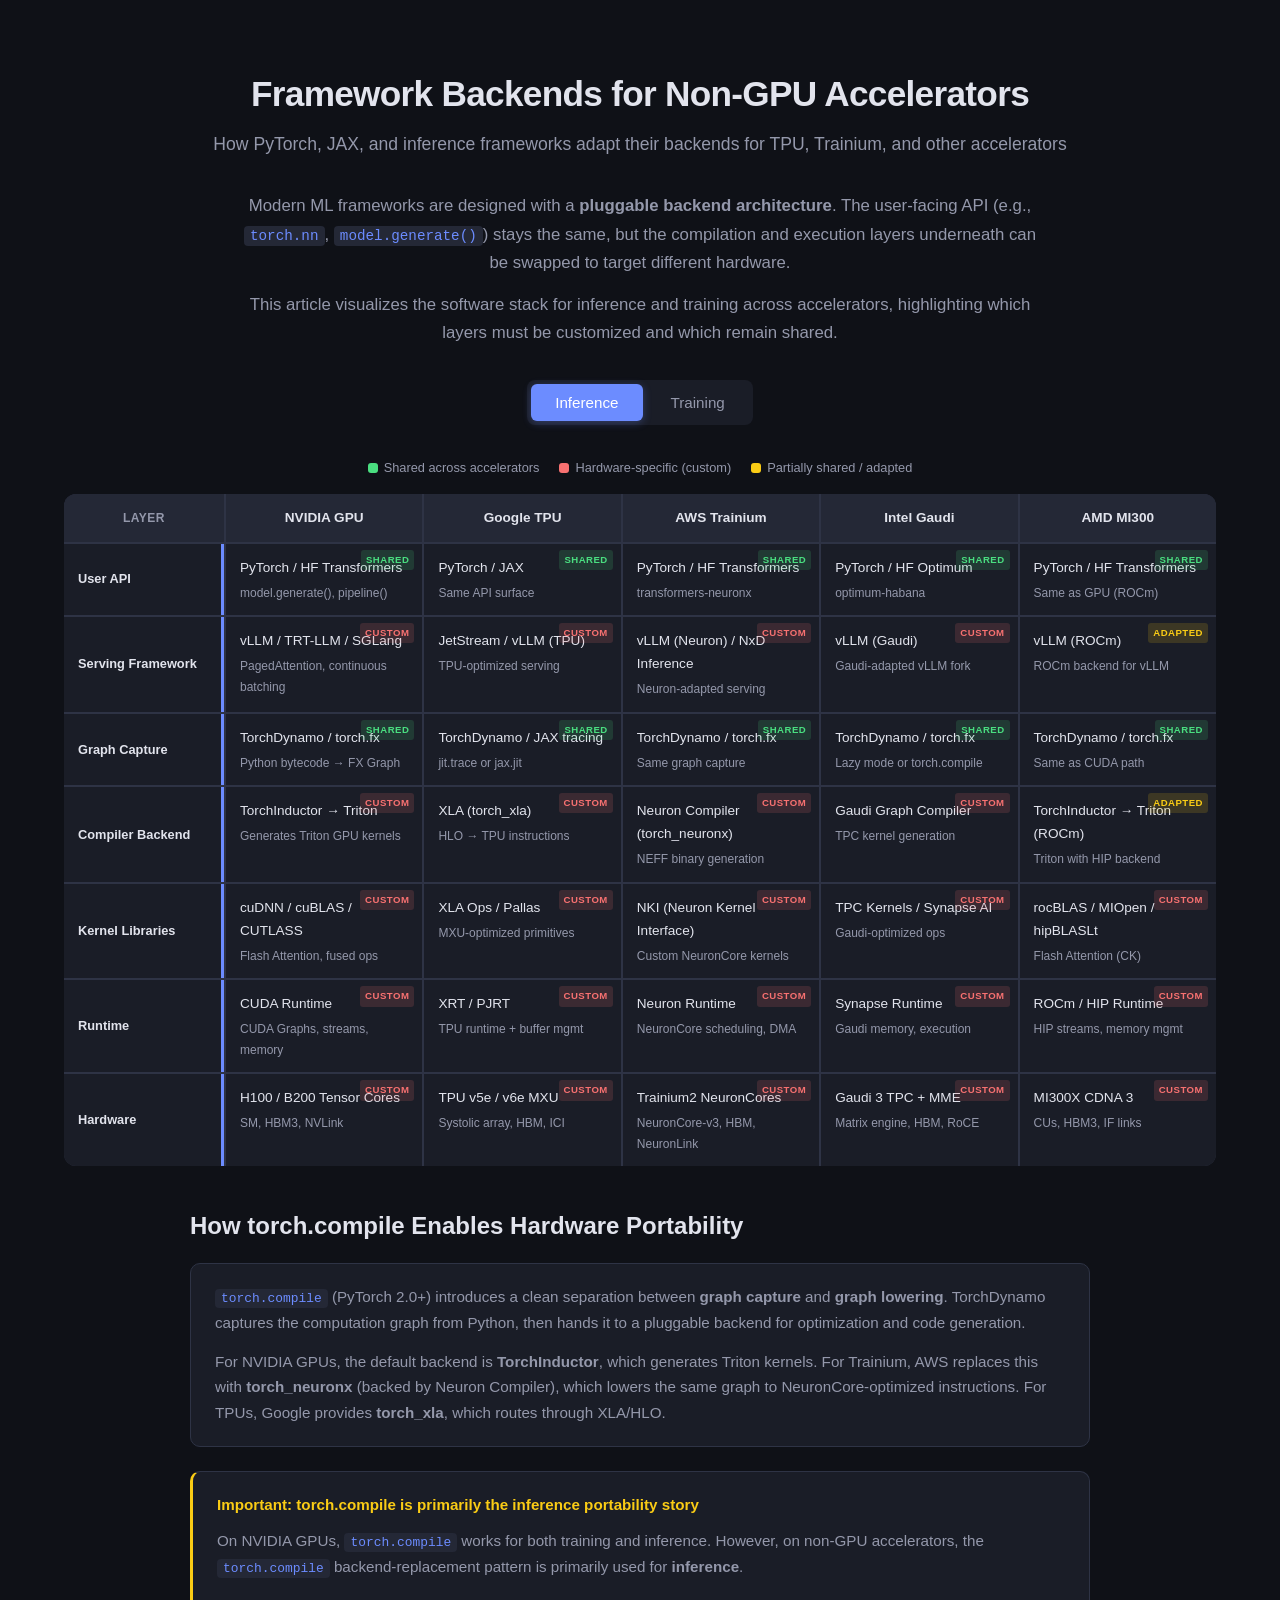
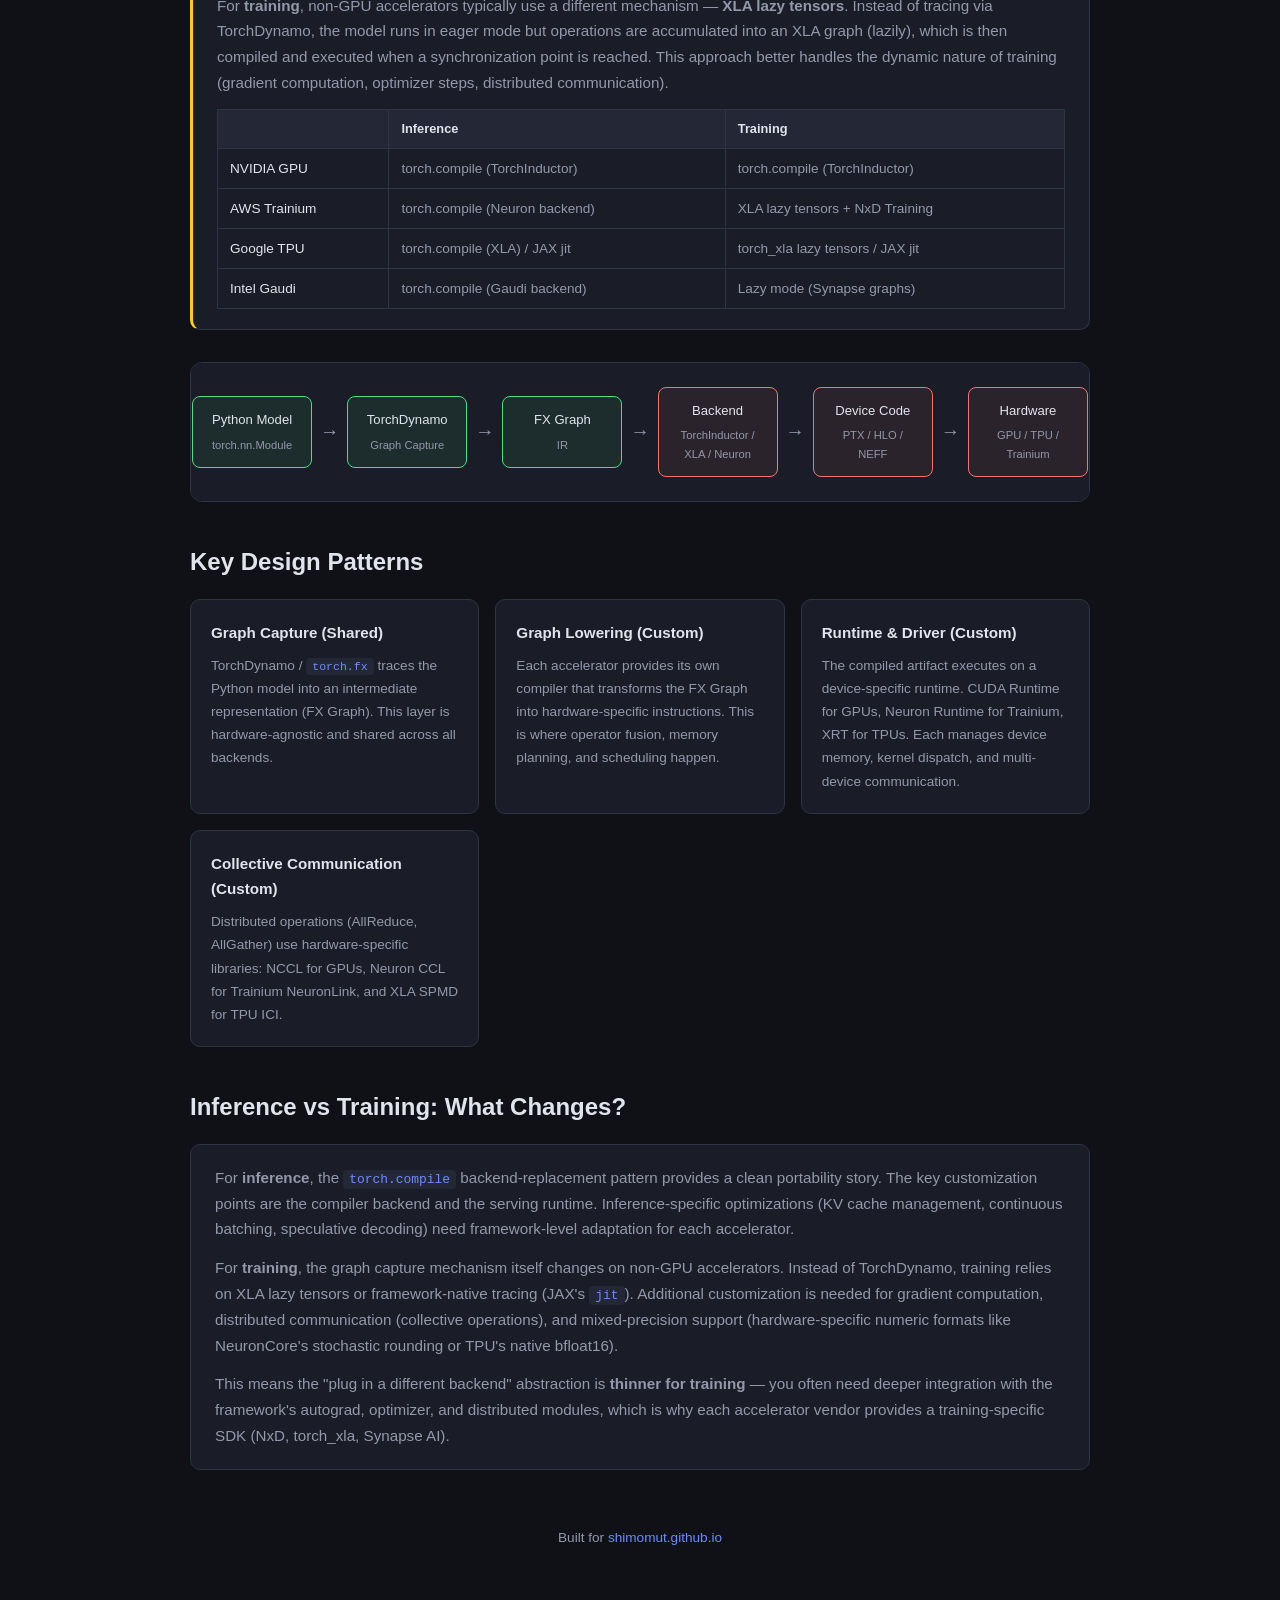
==== framework-backend-for-accelerators/index.html @ 0db5b6db "Adding an article about framework backends for non-gpu" ====
<!DOCTYPE html>
<html lang="en">
<head>
  <meta charset="UTF-8">
  <meta name="viewport" content="width=device-width, initial-scale=1.0">
  <title>Framework Backends for Non-GPU Accelerators</title>
  <link rel="stylesheet" href="style.css">
</head>
<body>

  <header>
    <h1>Framework Backends for Non-GPU Accelerators</h1>
    <p class="subtitle">How PyTorch, JAX, and inference frameworks adapt their backends for TPU, Trainium, and other accelerators</p>
  </header>

  <section class="intro">
    <p>Modern ML frameworks are designed with a <strong>pluggable backend architecture</strong>. The user-facing API (e.g., <code>torch.nn</code>, <code>model.generate()</code>) stays the same, but the compilation and execution layers underneath can be swapped to target different hardware.</p>
    <p>This article visualizes the software stack for inference and training across accelerators, highlighting which layers must be customized and which remain shared.</p>
  </section>

  <div class="toggle-bar">
    <button class="toggle-btn active" data-mode="inference">Inference</button>
    <button class="toggle-btn" data-mode="training">Training</button>
  </div>

  <div class="stack-comparison" id="stackComparison"></div>

  <section class="details-panel" id="detailsPanel">
    <div class="details-content" id="detailsContent"></div>
  </section>

  <section class="article-content">
    <h2>How torch.compile Enables Hardware Portability</h2>
    <div class="explanation-block">
      <p><code>torch.compile</code> (PyTorch 2.0+) introduces a clean separation between <strong>graph capture</strong> and <strong>graph lowering</strong>. TorchDynamo captures the computation graph from Python, then hands it to a pluggable backend for optimization and code generation.</p>
      <p>For NVIDIA GPUs, the default backend is <strong>TorchInductor</strong>, which generates Triton kernels. For Trainium, AWS replaces this with <strong>torch_neuronx</strong> (backed by Neuron Compiler), which lowers the same graph to NeuronCore-optimized instructions. For TPUs, Google provides <strong>torch_xla</strong>, which routes through XLA/HLO.</p>
    </div>

    <div class="explanation-block callout">
      <h3>Important: torch.compile is primarily the inference portability story</h3>
      <p>On NVIDIA GPUs, <code>torch.compile</code> works for both training and inference. However, on non-GPU accelerators, the <code>torch.compile</code> backend-replacement pattern is primarily used for <strong>inference</strong>.</p>
      <p>For <strong>training</strong>, non-GPU accelerators typically use a different mechanism — <strong>XLA lazy tensors</strong>. Instead of tracing via TorchDynamo, the model runs in eager mode but operations are accumulated into an XLA graph (lazily), which is then compiled and executed when a synchronization point is reached. This approach better handles the dynamic nature of training (gradient computation, optimizer steps, distributed communication).</p>
      <table class="inline-table">
        <thead>
          <tr><th></th><th>Inference</th><th>Training</th></tr>
        </thead>
        <tbody>
          <tr><td>NVIDIA GPU</td><td>torch.compile (TorchInductor)</td><td>torch.compile (TorchInductor)</td></tr>
          <tr><td>AWS Trainium</td><td>torch.compile (Neuron backend)</td><td>XLA lazy tensors + NxD Training</td></tr>
          <tr><td>Google TPU</td><td>torch.compile (XLA) / JAX jit</td><td>torch_xla lazy tensors / JAX jit</td></tr>
          <tr><td>Intel Gaudi</td><td>torch.compile (Gaudi backend)</td><td>Lazy mode (Synapse graphs)</td></tr>
        </tbody>
      </table>
    </div>

    <div class="compile-flow" id="compileFlow"></div>

    <h2>Key Design Patterns</h2>
    <div class="patterns-grid">
      <div class="pattern-card">
        <h3>Graph Capture (Shared)</h3>
        <p>TorchDynamo / <code>torch.fx</code> traces the Python model into an intermediate representation (FX Graph). This layer is hardware-agnostic and shared across all backends.</p>
      </div>
      <div class="pattern-card">
        <h3>Graph Lowering (Custom)</h3>
        <p>Each accelerator provides its own compiler that transforms the FX Graph into hardware-specific instructions. This is where operator fusion, memory planning, and scheduling happen.</p>
      </div>
      <div class="pattern-card">
        <h3>Runtime & Driver (Custom)</h3>
        <p>The compiled artifact executes on a device-specific runtime. CUDA Runtime for GPUs, Neuron Runtime for Trainium, XRT for TPUs. Each manages device memory, kernel dispatch, and multi-device communication.</p>
      </div>
      <div class="pattern-card">
        <h3>Collective Communication (Custom)</h3>
        <p>Distributed operations (AllReduce, AllGather) use hardware-specific libraries: NCCL for GPUs, Neuron CCL for Trainium NeuronLink, and XLA SPMD for TPU ICI.</p>
      </div>
    </div>

    <h2>Inference vs Training: What Changes?</h2>
    <div class="explanation-block">
      <p>For <strong>inference</strong>, the <code>torch.compile</code> backend-replacement pattern provides a clean portability story. The key customization points are the compiler backend and the serving runtime. Inference-specific optimizations (KV cache management, continuous batching, speculative decoding) need framework-level adaptation for each accelerator.</p>
      <p>For <strong>training</strong>, the graph capture mechanism itself changes on non-GPU accelerators. Instead of TorchDynamo, training relies on XLA lazy tensors or framework-native tracing (JAX's <code>jit</code>). Additional customization is needed for gradient computation, distributed communication (collective operations), and mixed-precision support (hardware-specific numeric formats like NeuronCore's stochastic rounding or TPU's native bfloat16).</p>
      <p>This means the "plug in a different backend" abstraction is <strong>thinner for training</strong> — you often need deeper integration with the framework's autograd, optimizer, and distributed modules, which is why each accelerator vendor provides a training-specific SDK (NxD, torch_xla, Synapse AI).</p>
    </div>
  </section>

  <footer>
    <p>Built for <a href="https://shimomut.github.io/">shimomut.github.io</a></p>
  </footer>

  <script src="script.js"></script>
</body>
</html>
---- framework-backend-for-accelerators/style.css ----
/* ===== Reset & Base ===== */
*, *::before, *::after { box-sizing: border-box; margin: 0; padding: 0; }

:root {
  --bg: #0f1117;
  --surface: #1a1d27;
  --surface2: #242836;
  --border: #2e3345;
  --text: #e2e4ed;
  --text-muted: #9498ab;
  --accent: #6c8cff;
  --accent-glow: rgba(108,140,255,.25);
  --green: #4ade80;
  --yellow: #facc15;
  --orange: #fb923c;
  --red: #f87171;
  --purple: #c084fc;
  --cyan: #22d3ee;
  --pink: #f472b6;
  --radius: 10px;
  --font: 'Inter', -apple-system, BlinkMacSystemFont, 'Segoe UI', Roboto, sans-serif;
  --mono: 'JetBrains Mono', 'Fira Code', monospace;

  --color-shared: #4ade80;
  --color-custom: #f87171;
  --color-partial: #facc15;
}

body {
  font-family: var(--font);
  background: var(--bg);
  color: var(--text);
  line-height: 1.7;
  padding: 2rem 1.5rem 4rem;
  max-width: 1200px;
  margin: 0 auto;
}

/* ===== Typography ===== */
h1 { font-size: 2.2rem; font-weight: 700; letter-spacing: -0.02em; margin-bottom: .4rem; }
h2 { font-size: 1.5rem; font-weight: 600; margin: 2.5rem 0 1rem; color: var(--text); }
h3 { font-size: 1.1rem; font-weight: 600; margin-bottom: .6rem; color: var(--text); }
p  { margin-bottom: .8rem; color: var(--text-muted); }
code {
  font-family: var(--mono);
  font-size: 0.85em;
  background: var(--surface2);
  padding: 2px 6px;
  border-radius: 4px;
  color: var(--accent);
}

/* ===== Header ===== */
header { text-align: center; margin-bottom: 2rem; padding: 2rem 0 0; }
.subtitle { font-size: 1.1rem; color: var(--text-muted); }

/* ===== Intro ===== */
.intro {
  max-width: 800px;
  margin: 0 auto 2rem;
  text-align: center;
}
.intro p { font-size: 1.05rem; }

/* ===== Toggle Bar ===== */
.toggle-bar {
  display: flex;
  justify-content: center;
  gap: 4px;
  margin-bottom: 2rem;
  background: var(--surface);
  border-radius: 8px;
  padding: 4px;
  width: fit-content;
  margin-left: auto;
  margin-right: auto;
}
.toggle-btn {
  padding: 10px 24px;
  border: none;
  background: transparent;
  color: var(--text-muted);
  font-family: var(--font);
  font-size: 0.95rem;
  font-weight: 500;
  border-radius: 6px;
  cursor: pointer;
  transition: all 0.2s ease;
}
.toggle-btn:hover { color: var(--text); }
.toggle-btn.active {
  background: var(--accent);
  color: #fff;
  box-shadow: 0 2px 8px rgba(108,140,255,.3);
}

/* ===== Stack Comparison Table ===== */
.stack-comparison {
  display: grid;
  grid-template-columns: 160px repeat(var(--col-count, 4), 1fr);
  gap: 2px;
  background: var(--border);
  border-radius: 12px;
  overflow: hidden;
  margin-bottom: 2rem;
}

.stack-header {
  background: var(--surface2);
  padding: 12px 16px;
  font-weight: 600;
  font-size: 0.85rem;
  text-align: center;
  display: flex;
  align-items: center;
  justify-content: center;
}
.stack-header.layer-header {
  text-transform: uppercase;
  letter-spacing: 0.04em;
  font-size: 0.75rem;
  color: var(--text-muted);
}

.stack-cell {
  background: var(--surface);
  padding: 12px 14px;
  font-size: 0.82rem;
  display: flex;
  flex-direction: column;
  gap: 4px;
  cursor: pointer;
  transition: all 0.15s ease;
  position: relative;
}
.stack-cell:hover {
  background: var(--surface2);
}
.stack-cell.selected {
  background: var(--surface2);
  box-shadow: inset 0 0 0 2px var(--accent);
}

.stack-cell .cell-label {
  font-weight: 500;
  color: var(--text);
  font-size: 0.85rem;
}
.stack-cell .cell-detail {
  font-size: 0.75rem;
  color: var(--text-muted);
}

.stack-cell .badge {
  position: absolute;
  top: 6px;
  right: 8px;
  font-size: 0.6rem;
  font-weight: 700;
  text-transform: uppercase;
  letter-spacing: 0.05em;
  padding: 2px 5px;
  border-radius: 3px;
}
.badge-shared {
  background: rgba(74, 222, 128, 0.15);
  color: var(--color-shared);
}
.badge-custom {
  background: rgba(248, 113, 113, 0.15);
  color: var(--color-custom);
}
.badge-partial {
  background: rgba(250, 204, 21, 0.15);
  color: var(--color-partial);
}

.layer-row-label {
  background: var(--surface);
  padding: 12px 14px;
  font-size: 0.8rem;
  font-weight: 600;
  display: flex;
  align-items: center;
  color: var(--text);
  border-right: 3px solid var(--accent);
}

/* ===== Details Panel ===== */
.details-panel {
  background: var(--surface);
  border: 1px solid var(--border);
  border-radius: 10px;
  padding: 20px 24px;
  margin-bottom: 2.5rem;
  display: none;
}
.details-panel.visible { display: block; }
.details-panel h3 { margin-bottom: 8px; }
.details-panel p { font-size: 0.9rem; }
.details-panel .detail-meta {
  display: flex;
  gap: 16px;
  flex-wrap: wrap;
  margin-top: 12px;
  padding-top: 12px;
  border-top: 1px solid var(--border);
}
.detail-meta-item {
  font-size: 0.8rem;
  color: var(--text-muted);
}
.detail-meta-item strong { color: var(--text); }
.detail-meta-item a { color: var(--accent); text-decoration: none; }
.detail-meta-item a:hover { text-decoration: underline; }

/* ===== Compile Flow Diagram ===== */
.compile-flow {
  display: flex;
  align-items: center;
  justify-content: center;
  gap: 0;
  margin: 2rem 0;
  padding: 24px;
  background: var(--surface);
  border-radius: 12px;
  border: 1px solid var(--border);
  overflow-x: auto;
}
.flow-node {
  padding: 12px 18px;
  border-radius: 8px;
  font-size: 0.82rem;
  font-weight: 500;
  text-align: center;
  min-width: 120px;
  border: 1px solid var(--border);
  background: var(--surface2);
  position: relative;
}
.flow-node.shared { border-color: var(--color-shared); background: rgba(74, 222, 128, 0.08); }
.flow-node.custom { border-color: var(--color-custom); background: rgba(248, 113, 113, 0.08); }
.flow-arrow {
  font-size: 1.2rem;
  color: var(--text-muted);
  padding: 0 8px;
  flex-shrink: 0;
}
.flow-node .flow-sub {
  font-size: 0.7rem;
  color: var(--text-muted);
  margin-top: 4px;
}

/* ===== Explanation Block ===== */
.explanation-block {
  background: var(--surface);
  border: 1px solid var(--border);
  border-radius: 10px;
  padding: 20px 24px;
  margin-bottom: 1.5rem;
}
.explanation-block p { font-size: 0.95rem; }
.explanation-block p:last-child { margin-bottom: 0; }

/* ===== Patterns Grid ===== */
.patterns-grid {
  display: grid;
  grid-template-columns: repeat(auto-fit, minmax(250px, 1fr));
  gap: 16px;
  margin-bottom: 2rem;
}
.pattern-card {
  background: var(--surface);
  border: 1px solid var(--border);
  border-radius: 10px;
  padding: 20px;
}
.pattern-card h3 { font-size: 0.95rem; margin-bottom: 8px; }
.pattern-card p { font-size: 0.85rem; margin-bottom: 0; }

/* ===== Callout Block ===== */
.explanation-block.callout {
  border-left: 3px solid var(--yellow);
}
.explanation-block.callout h3 {
  font-size: 0.95rem;
  color: var(--yellow);
  margin-bottom: 10px;
}

/* ===== Inline Table ===== */
.inline-table {
  width: 100%;
  border-collapse: collapse;
  margin-top: 12px;
  font-size: 0.85rem;
}
.inline-table th, .inline-table td {
  padding: 8px 12px;
  border: 1px solid var(--border);
  text-align: left;
}
.inline-table th {
  background: var(--surface2);
  font-weight: 600;
  color: var(--text);
  font-size: 0.8rem;
}
.inline-table td {
  color: var(--text-muted);
}
.inline-table td:first-child {
  font-weight: 500;
  color: var(--text);
}

/* ===== Article Content ===== */
.article-content {
  max-width: 900px;
  margin: 0 auto;
}

/* ===== Legend ===== */
.stack-legend {
  display: flex;
  justify-content: center;
  gap: 20px;
  margin-bottom: 16px;
  font-size: 0.8rem;
  color: var(--text-muted);
}
.legend-item {
  display: flex;
  align-items: center;
  gap: 6px;
}
.legend-dot {
  width: 10px;
  height: 10px;
  border-radius: 3px;
}

/* ===== Footer ===== */
footer {
  text-align: center;
  padding: 2rem 0 1rem;
  color: var(--text-muted);
  font-size: .85rem;
}
footer a { color: var(--accent); text-decoration: none; }
footer a:hover { text-decoration: underline; }

/* ===== Responsive ===== */
@media (max-width: 900px) {
  .stack-comparison {
    grid-template-columns: 120px repeat(var(--col-count, 4), 1fr);
    font-size: 0.75rem;
  }
  .compile-flow { flex-wrap: wrap; gap: 8px; }
  .flow-arrow { display: none; }
}
@media (max-width: 600px) {
  body { padding: 1rem; }
  h1 { font-size: 1.6rem; }
  .stack-comparison {
    grid-template-columns: 1fr;
  }
  .layer-row-label { border-right: none; border-bottom: 3px solid var(--accent); }
  .patterns-grid { grid-template-columns: 1fr; }
}
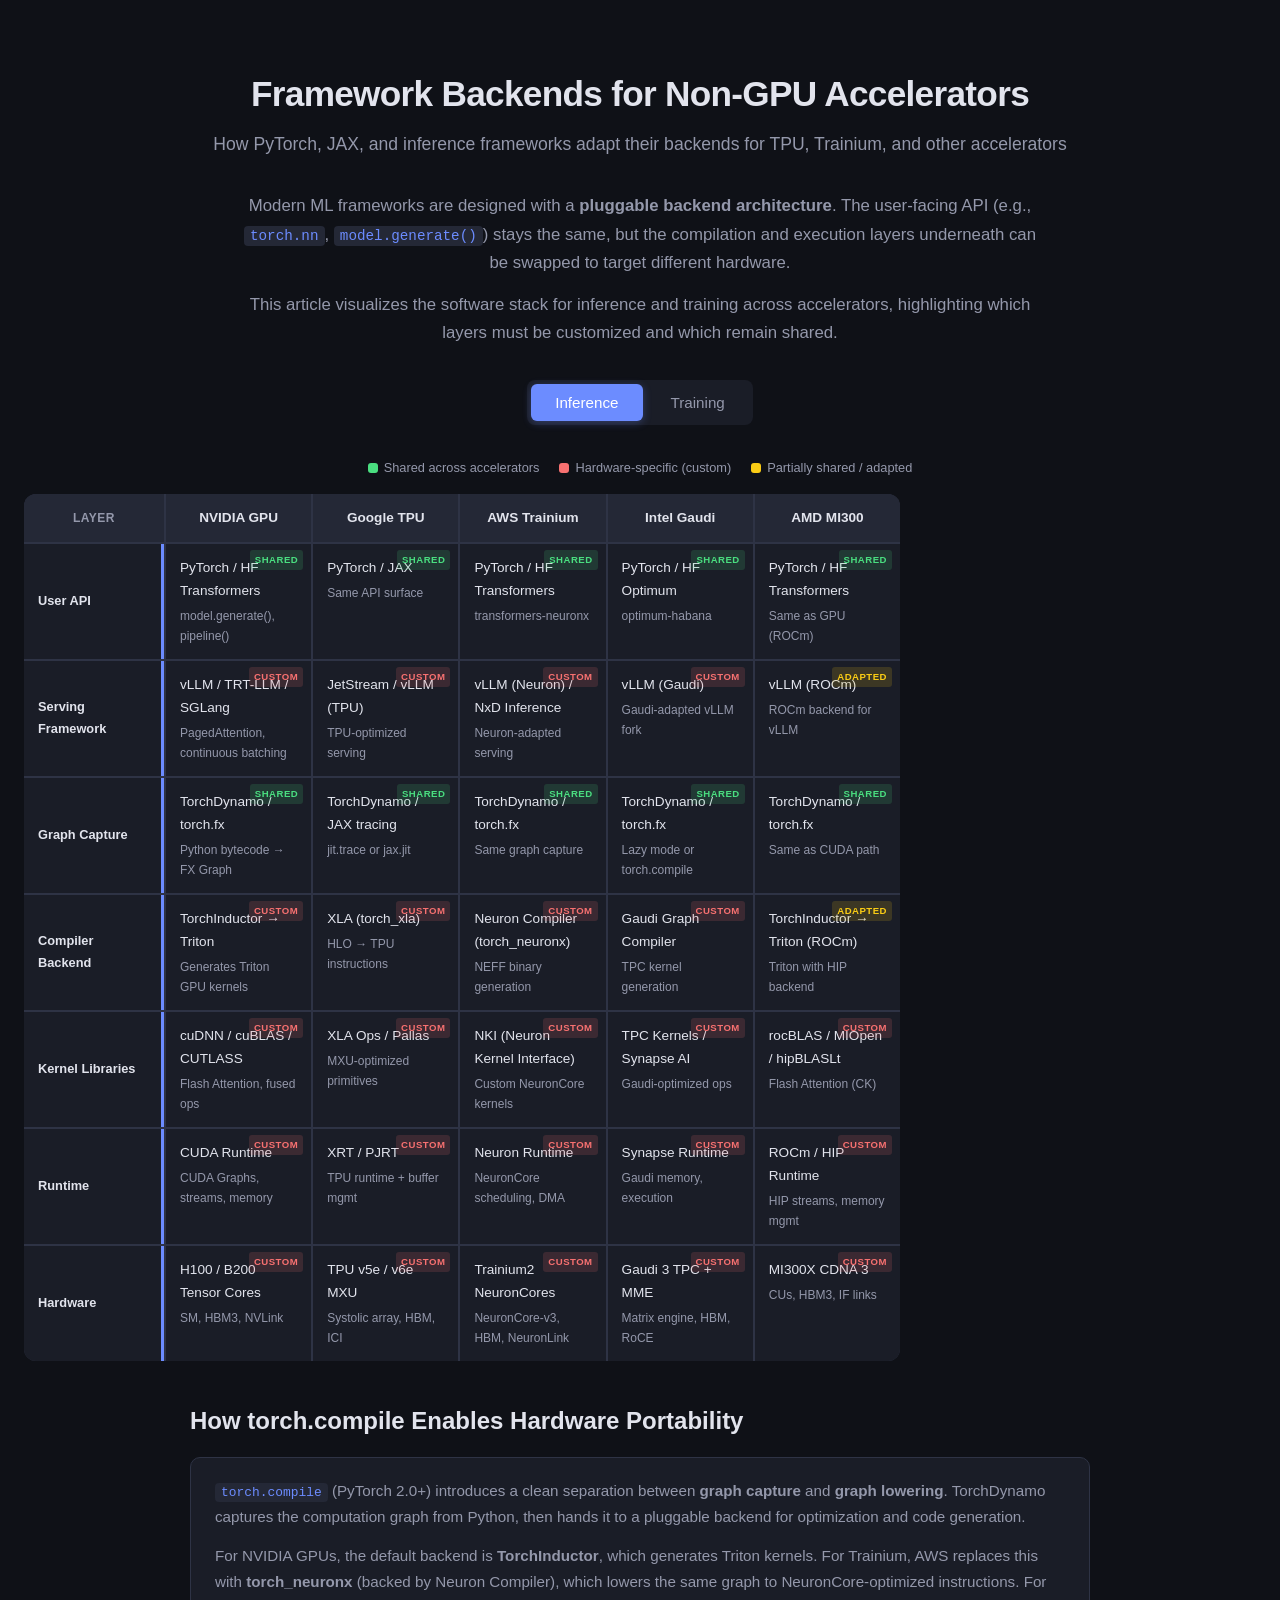
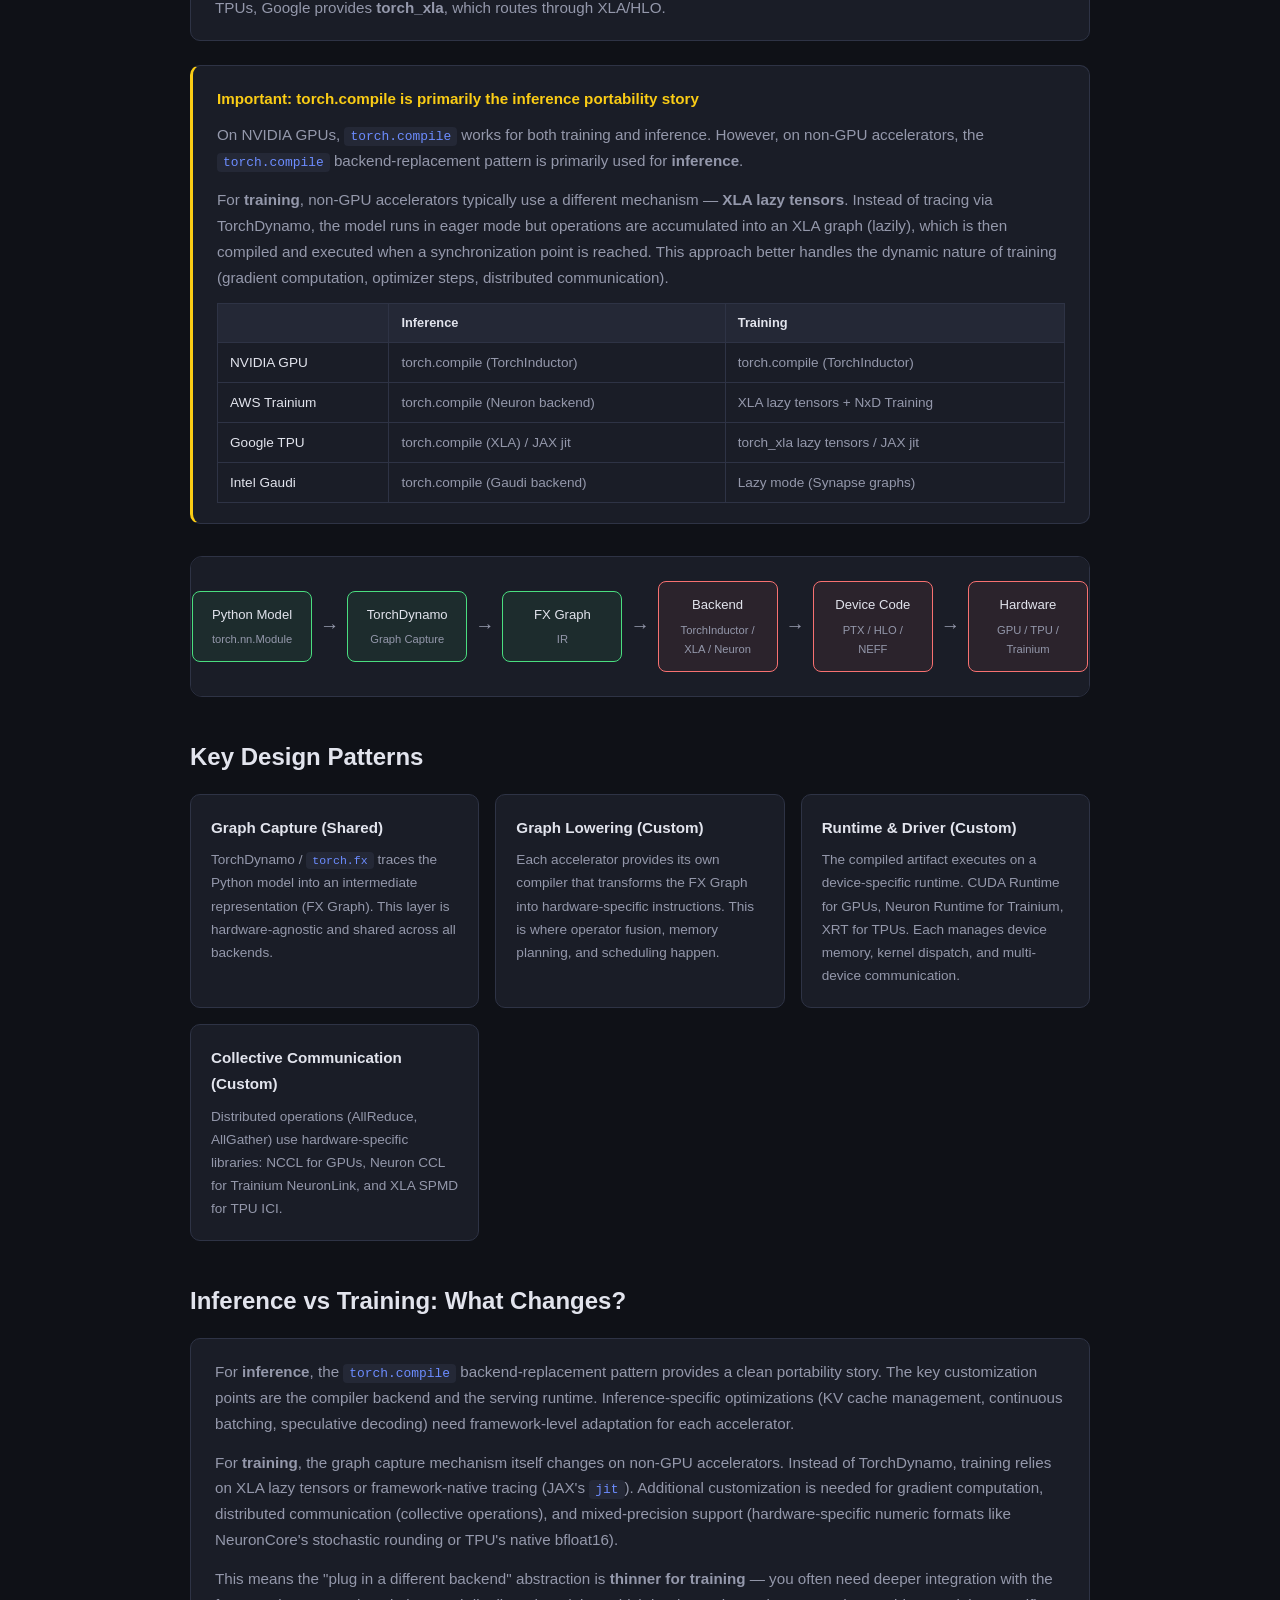
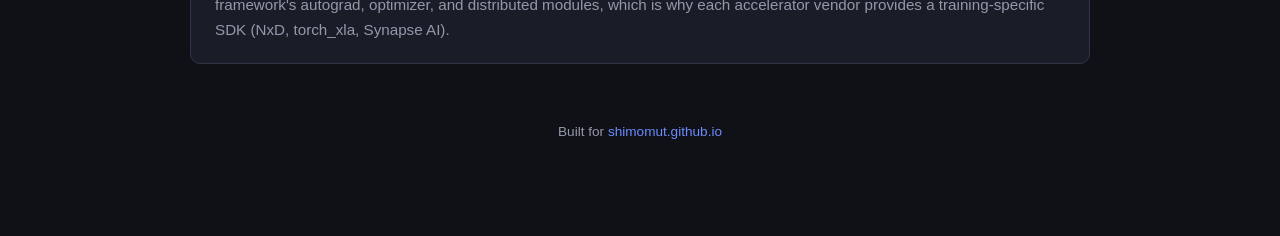
==== commit 36570949: "Updating layout" ====
--- a/framework-backend-for-accelerators/index.html
+++ b/framework-backend-for-accelerators/index.html
@@ -23,11 +23,12 @@
     <button class="toggle-btn" data-mode="training">Training</button>
   </div>
 
-  <div class="stack-comparison" id="stackComparison"></div>
-
-  <section class="details-panel" id="detailsPanel">
-    <div class="details-content" id="detailsContent"></div>
-  </section>
+  <div class="main-layout">
+    <div class="stack-comparison" id="stackComparison"></div>
+    <aside class="details-panel" id="detailsPanel">
+      <div class="details-content" id="detailsContent"></div>
+    </aside>
+  </div>
 
   <section class="article-content">
     <h2>How torch.compile Enables Hardware Portability</h2>
--- a/framework-backend-for-accelerators/style.css
+++ b/framework-backend-for-accelerators/style.css
@@ -32,7 +32,7 @@
   color: var(--text);
   line-height: 1.7;
   padding: 2rem 1.5rem 4rem;
-  max-width: 1200px;
+  max-width: 1400px;
   margin: 0 auto;
 }
 
@@ -94,15 +94,24 @@
   box-shadow: 0 2px 8px rgba(108,140,255,.3);
 }
 
+/* ===== Main Layout (Stack + Panel) ===== */
+.main-layout {
+  display: flex;
+  gap: 16px;
+  align-items: flex-start;
+  margin-bottom: 2rem;
+}
+
 /* ===== Stack Comparison Table ===== */
 .stack-comparison {
   display: grid;
-  grid-template-columns: 160px repeat(var(--col-count, 4), 1fr);
+  grid-template-columns: 140px repeat(var(--col-count, 4), 1fr);
   gap: 2px;
   background: var(--border);
   border-radius: 12px;
   overflow: hidden;
-  margin-bottom: 2rem;
+  flex: 1;
+  min-width: 0;
 }
 
 .stack-header {
@@ -186,18 +195,24 @@
   border-right: 3px solid var(--accent);
 }
 
-/* ===== Details Panel ===== */
+/* ===== Details Panel (Right Side) ===== */
 .details-panel {
+  width: 340px;
+  min-width: 340px;
   background: var(--surface);
   border: 1px solid var(--border);
   border-radius: 10px;
   padding: 20px 24px;
-  margin-bottom: 2.5rem;
-  display: none;
-}
-.details-panel.visible { display: block; }
-.details-panel h3 { margin-bottom: 8px; }
-.details-panel p { font-size: 0.9rem; }
+  position: sticky;
+  top: 20px;
+  max-height: calc(100vh - 40px);
+  overflow-y: auto;
+}
+.details-panel:not(.visible) {
+  visibility: hidden;
+}
+.details-panel h3 { margin-bottom: 8px; font-size: 1rem; }
+.details-panel p { font-size: 0.85rem; line-height: 1.7; }
 .details-panel .detail-meta {
   display: flex;
   gap: 16px;
@@ -211,7 +226,7 @@
   color: var(--text-muted);
 }
 .detail-meta-item strong { color: var(--text); }
-.detail-meta-item a { color: var(--accent); text-decoration: none; }
+.detail-meta-item a { color: var(--accent); text-decoration: none; word-break: break-all; }
 .detail-meta-item a:hover { text-decoration: underline; }
 
 /* ===== Compile Flow Diagram ===== */
@@ -352,9 +367,18 @@
 footer a:hover { text-decoration: underline; }
 
 /* ===== Responsive ===== */
+@media (max-width: 1200px) {
+  .main-layout { flex-direction: column; }
+  .details-panel {
+    width: 100%;
+    min-width: 0;
+    position: static;
+    max-height: none;
+  }
+}
 @media (max-width: 900px) {
   .stack-comparison {
-    grid-template-columns: 120px repeat(var(--col-count, 4), 1fr);
+    grid-template-columns: 100px repeat(var(--col-count, 4), 1fr);
     font-size: 0.75rem;
   }
   .compile-flow { flex-wrap: wrap; gap: 8px; }
